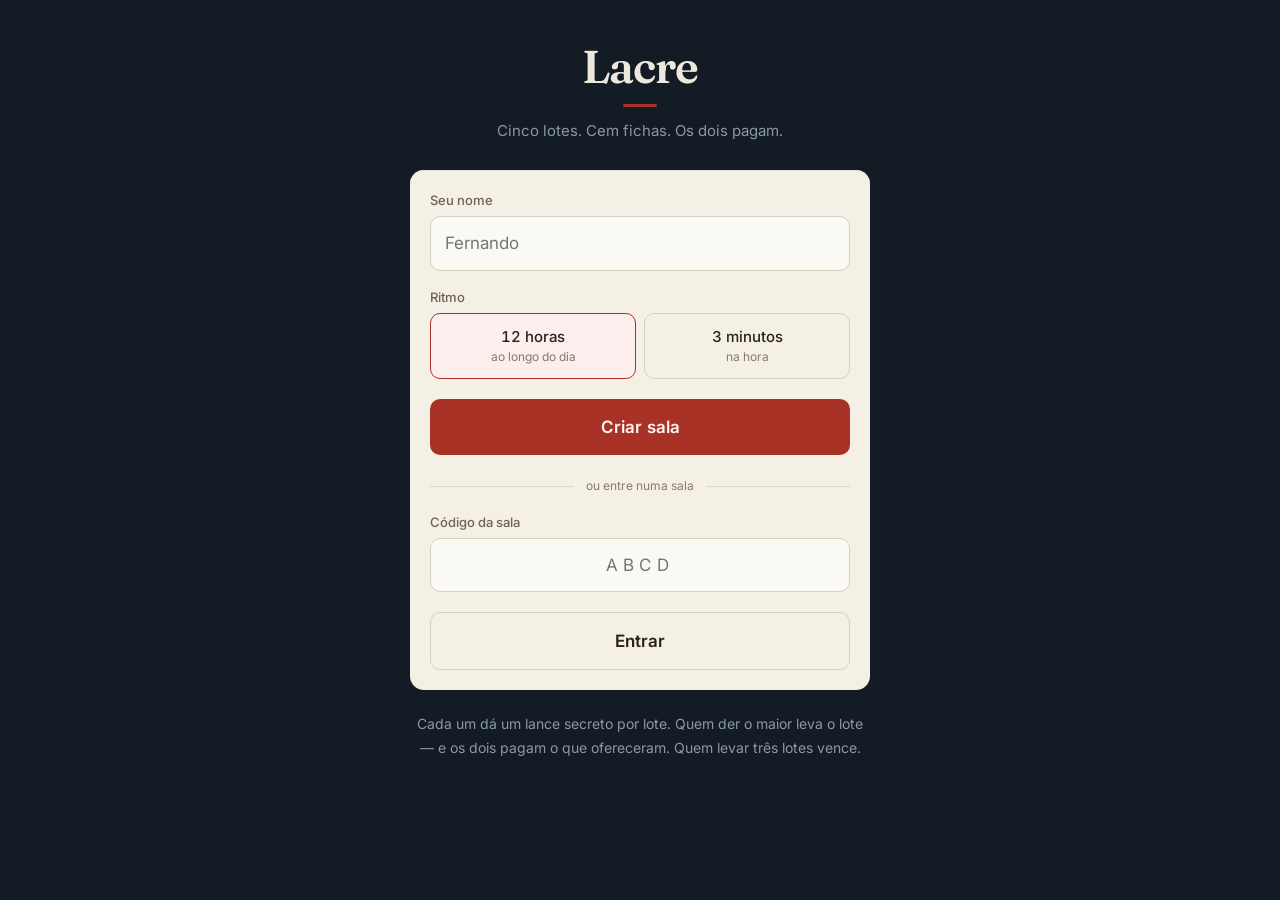
==== index.html @ 29950a63 "Add files via upload" ====
<!DOCTYPE html>
<html lang="pt-BR">
<head>
<meta charset="utf-8">
<meta name="viewport" content="width=device-width, initial-scale=1, viewport-fit=cover">
<meta name="theme-color" content="#131B24">
<title>Lacre — leilão às cegas</title>
<meta name="description" content="Cinco lotes, cem fichas, lance lacrado. Os dois pagam.">
<link rel="preconnect" href="https://fonts.googleapis.com">
<link rel="preconnect" href="https://fonts.gstatic.com" crossorigin>
<link href="https://fonts.googleapis.com/css2?family=Fraunces:opsz,wght@9..144,400;9..144,600&family=Inter:wght@400;500;600&display=swap" rel="stylesheet">
<link rel="stylesheet" href="/style.css">
</head>
<body data-tela="inicio">

<main class="palco">

  <!-- INÍCIO -->
  <section class="tela" data-para="inicio">
    <header class="marca">
      <h1>Lacre</h1>
      <p>Cinco lotes. Cem fichas. Os dois pagam.</p>
    </header>

    <div class="papel">
      <label class="campo">
        <span>Seu nome</span>
        <input id="nome" type="text" maxlength="16" placeholder="Fernando" autocomplete="nickname">
      </label>

      <fieldset class="campo">
        <legend>Ritmo</legend>
        <div class="opcoes">
          <label><input type="radio" name="banco" value="diario" checked><span>12 horas<small>ao longo do dia</small></span></label>
          <label><input type="radio" name="banco" value="rapido"><span>3 minutos<small>na hora</small></span></label>
        </div>
      </fieldset>

      <button id="btn-criar" class="acao">Criar sala</button>

      <div class="divisor"><span>ou entre numa sala</span></div>

      <label class="campo">
        <span>Código da sala</span>
        <input id="codigo" type="text" maxlength="4" placeholder="ABCD" autocapitalize="characters" autocomplete="off" spellcheck="false" class="codigo-input">
      </label>
      <button id="btn-entrar" class="acao vazada">Entrar</button>
    </div>

    <p class="regra-curta">Cada um dá um lance secreto por lote. Quem der o maior leva o lote — e os dois pagam o que ofereceram. Quem levar três lotes vence.</p>
  </section>

  <!-- ESPERA -->
  <section class="tela" data-para="espera">
    <div class="papel centro">
      <p class="sobrescrito">Sala criada</p>
      <p class="codigo-grande" id="codigo-sala">----</p>
      <p class="apoio">Mande esse código para quem vai jogar com você.</p>
      <button id="btn-copiar" class="acao">Copiar convite</button>
      <p class="apoio pulsando">Esperando o segundo jogador…</p>
    </div>
  </section>

  <!-- MESA (lance / lacrado) -->
  <section class="tela" data-para="mesa">
    <div class="placar">
      <div class="lado" id="lado-eu"></div>
      <div class="lote-atual"><span id="lote-num">1</span><small>de 5</small></div>
      <div class="lado" id="lado-ele"></div>
    </div>

    <div class="papel envelope" id="painel-lance">
      <p class="sobrescrito">Seu lance neste lote</p>
      <p class="lance-numero" id="lance-valor">0</p>
      <input id="lance-slider" type="range" min="0" max="100" step="1" value="0" aria-label="Valor do lance">
      <div class="ajustes">
        <button data-passo="-10">−10</button>
        <button data-passo="-1">−1</button>
        <button data-passo="1">+1</button>
        <button data-passo="10">+10</button>
        <button data-passo="tudo">Tudo</button>
      </div>
      <button id="btn-lacrar" class="acao">Lacrar lance</button>
      <p class="apoio">Ninguém vê esse número até os dois lacrarem.</p>
    </div>

    <div class="papel centro" id="painel-lacrado" hidden>
      <div class="selo"><span>lacrado</span></div>
      <p class="apoio">Seu lance está no cofre. <strong id="lacrado-quem">Esperando o outro jogador.</strong></p>
      <p class="apoio">Pode fechar a página. O relógio dele continua correndo.</p>
    </div>

    <div class="historico" id="historico"></div>
  </section>

  <!-- REVELAÇÃO -->
  <section class="tela" data-para="revelacao">
    <div class="papel centro">
      <p class="sobrescrito" id="rev-lote">Lote 1</p>
      <p class="veredito" id="rev-veredito">—</p>
      <div class="dois-lances">
        <div><small>Você</small><strong id="rev-meu">0</strong></div>
        <div><small id="rev-nome-dele">Ele</small><strong id="rev-dele">0</strong></div>
      </div>
      <p class="apoio">Os dois pagaram.</p>
      <button id="btn-seguir" class="acao">Próximo lote</button>
    </div>
  </section>

  <!-- FIM -->
  <section class="tela" data-para="fim">
    <div class="papel centro">
      <p class="veredito grande" id="fim-titulo">—</p>
      <p class="apoio" id="fim-motivo"></p>
      <div class="dois-lances">
        <div><small>Seus lotes</small><strong id="fim-meus-lotes">0</strong></div>
        <div><small>Suas fichas</small><strong id="fim-minhas-fichas">0</strong></div>
      </div>
      <button id="btn-novo" class="acao">Nova partida</button>
    </div>
    <div class="historico" id="historico-fim"></div>
  </section>

</main>

<p class="aviso" id="aviso" hidden></p>

<script src="/app.js"></script>
</body>
</html>
---- style.css ----
/* Lacre — mesa de leilão à noite: madeira escura, papel, cera vermelha, latão. */

:root {
  --tinta:      #131B24;
  --tinta-alta: #1C2733;
  --papel:      #F4F0E6;
  --papel-fund: #E7E1D2;
  --lacre:      #A93226;
  --latao:      #C9A227;
  --claro:      #EDE8DC;
  --fraco:      #8B99A7;
  --linha:      rgba(237,232,220,.14);

  --display: 'Fraunces', Georgia, serif;
  --corpo: 'Inter', system-ui, sans-serif;
}

* { box-sizing: border-box; margin: 0; padding: 0; }

body {
  background: var(--tinta);
  color: var(--claro);
  font-family: var(--corpo);
  font-size: 17px;
  line-height: 1.55;
  -webkit-font-smoothing: antialiased;
  font-variant-numeric: tabular-nums;
  padding: 20px 16px 60px;
  min-height: 100vh;
}

.palco { max-width: 460px; margin: 0 auto; }

.tela { display: none; }
body[data-tela="inicio"]     .tela[data-para="inicio"],
body[data-tela="espera"]     .tela[data-para="espera"],
body[data-tela="mesa"]       .tela[data-para="mesa"],
body[data-tela="revelacao"]  .tela[data-para="revelacao"],
body[data-tela="fim"]        .tela[data-para="fim"] { display: block; }

/* Marca */
.marca { text-align: center; margin: 24px 0 28px; }
.marca h1 {
  font-family: var(--display);
  font-weight: 600;
  font-size: 46px;
  letter-spacing: -.02em;
  line-height: 1;
}
.marca h1::after {
  content: '';
  display: block;
  width: 34px; height: 3px;
  background: var(--lacre);
  margin: 14px auto 0;
  border-radius: 2px;
}
.marca p { color: var(--fraco); font-size: 15px; margin-top: 12px; }

/* Cartão de papel */
.papel {
  background: var(--papel);
  color: #2B2118;
  border-radius: 14px;
  padding: 20px;
  box-shadow: 0 1px 0 var(--papel-fund) inset;
}
.papel.centro { text-align: center; }
.papel + .papel { margin-top: 14px; }

.sobrescrito {
  font-size: 12px;
  letter-spacing: .12em;
  text-transform: uppercase;
  color: #8A7A66;
  font-weight: 500;
}
.apoio { font-size: 14px; color: #6F6252; margin-top: 12px; }
.apoio strong { color: #2B2118; font-weight: 600; }

/* Campos */
.campo { display: block; border: 0; margin-bottom: 16px; }
.campo > span, .campo legend {
  display: block;
  font-size: 13px;
  font-weight: 500;
  color: #6F6252;
  margin-bottom: 6px;
}
input[type="text"] {
  width: 100%;
  font: inherit;
  font-size: 17px;
  padding: 13px 14px;
  border: 1.5px solid #D8D0BE;
  border-radius: 10px;
  background: #FBF9F4;
  color: #2B2118;
}
input[type="text"]:focus { outline: 2px solid var(--lacre); outline-offset: 1px; border-color: transparent; }
.codigo-input {
  text-transform: uppercase;
  letter-spacing: .32em;
  text-align: center;
  font-family: var(--display);
  font-size: 26px;
}

.opcoes { display: grid; grid-template-columns: 1fr 1fr; gap: 8px; }
.opcoes label { position: relative; display: block; cursor: pointer; }
.opcoes input { position: absolute; opacity: 0; }
.opcoes span {
  display: block;
  padding: 11px 10px;
  border: 1.5px solid #D8D0BE;
  border-radius: 10px;
  font-size: 15px;
  font-weight: 500;
  text-align: center;
}
.opcoes small { display: block; font-weight: 400; font-size: 12px; color: #8A7A66; }
.opcoes input:checked + span { border-color: var(--lacre); background: #FBEEEC; }
.opcoes input:focus-visible + span { outline: 2px solid var(--lacre); outline-offset: 2px; }

/* Botões */
.acao {
  width: 100%;
  font: inherit;
  font-weight: 600;
  font-size: 17px;
  padding: 15px;
  border: 0;
  border-radius: 10px;
  background: var(--lacre);
  color: #FFF6F4;
  cursor: pointer;
  margin-top: 4px;
}
.acao:active { transform: scale(.99); }
.acao.vazada { background: transparent; color: #2B2118; border: 1.5px solid #D8D0BE; }
.acao:disabled { opacity: .45; cursor: default; }

.divisor { display: flex; align-items: center; gap: 12px; margin: 22px 0 16px; }
.divisor::before, .divisor::after { content: ''; flex: 1; height: 1px; background: #DED6C4; }
.divisor span { font-size: 12px; color: #8A7A66; }

.regra-curta {
  color: var(--fraco);
  font-size: 14px;
  line-height: 1.65;
  margin-top: 22px;
  text-align: center;
}

/* Código da sala */
.codigo-grande {
  font-family: var(--display);
  font-size: 62px;
  letter-spacing: .16em;
  line-height: 1.1;
  margin: 8px 0 4px;
  color: var(--lacre);
}
.pulsando { animation: respira 2.4s ease-in-out infinite; }
@keyframes respira { 0%,100% { opacity: .5 } 50% { opacity: 1 } }

/* Placar da mesa */
.placar {
  display: grid;
  grid-template-columns: 1fr auto 1fr;
  gap: 10px;
  align-items: center;
  margin-bottom: 16px;
}
.lado {
  background: var(--tinta-alta);
  border-radius: 12px;
  padding: 11px 13px;
}
.lado .quem { font-size: 12px; color: var(--fraco); }
.lado .fichas { font-family: var(--display); font-size: 27px; line-height: 1.15; }
.lado .abaixo { font-size: 12px; color: var(--fraco); }
.lado .abaixo b { color: var(--latao); font-weight: 500; }
.lado.baixo .abaixo b { color: var(--lacre); }
.lote-atual { text-align: center; color: var(--fraco); }
.lote-atual span { display: block; font-family: var(--display); font-size: 26px; color: var(--claro); }
.lote-atual small { font-size: 11px; }

/* Envelope do lance */
.envelope { text-align: center; }
.lance-numero {
  font-family: var(--display);
  font-size: 68px;
  line-height: 1.05;
  margin: 2px 0 10px;
}
input[type="range"] {
  width: 100%;
  -webkit-appearance: none;
  appearance: none;
  background: transparent;
  margin: 6px 0 14px;
}
input[type="range"]::-webkit-slider-runnable-track { height: 5px; background: #DED6C4; border-radius: 3px; }
input[type="range"]::-moz-range-track { height: 5px; background: #DED6C4; border-radius: 3px; }
input[type="range"]::-webkit-slider-thumb {
  -webkit-appearance: none;
  width: 30px; height: 30px;
  margin-top: -13px;
  border-radius: 50%;
  background: var(--lacre);
  border: 3px solid var(--papel);
}
input[type="range"]::-moz-range-thumb {
  width: 26px; height: 26px;
  border-radius: 50%;
  background: var(--lacre);
  border: 3px solid var(--papel);
}

.ajustes { display: flex; gap: 6px; margin-bottom: 14px; }
.ajustes button {
  flex: 1;
  font: inherit;
  font-size: 14px;
  font-weight: 500;
  padding: 10px 2px;
  border: 1.5px solid #D8D0BE;
  border-radius: 9px;
  background: #FBF9F4;
  color: #2B2118;
  cursor: pointer;
}
.ajustes button:active { background: #EFE9DA; }

/* Selo de cera — o momento assinatura */
.selo {
  width: 108px; height: 108px;
  margin: 6px auto 14px;
  border-radius: 50%;
  background: var(--lacre);
  display: grid;
  place-items: center;
  box-shadow: 0 0 0 6px rgba(169,50,38,.16);
  animation: carimba .45s cubic-bezier(.2,1.4,.4,1) both;
}
.selo span {
  font-family: var(--display);
  font-size: 17px;
  color: #FFF0EE;
  letter-spacing: .08em;
  text-transform: lowercase;
}
@keyframes carimba {
  from { transform: scale(1.7) rotate(-9deg); opacity: 0 }
  to   { transform: scale(1) rotate(-4deg); opacity: 1 }
}

/* Revelação */
.veredito {
  font-family: var(--display);
  font-size: 30px;
  line-height: 1.2;
  margin: 8px 0 4px;
}
.veredito.grande { font-size: 36px; }
.veredito.ganhei { color: #1E7A4D; }
.veredito.perdi { color: var(--lacre); }
.dois-lances {
  display: grid;
  grid-template-columns: 1fr 1fr;
  gap: 10px;
  margin: 18px 0 4px;
}
.dois-lances div { background: #EDE6D6; border-radius: 10px; padding: 12px 8px; }
.dois-lances small { display: block; font-size: 12px; color: #6F6252; }
.dois-lances strong { font-family: var(--display); font-size: 30px; font-weight: 400; }

/* Histórico */
.historico { margin-top: 20px; }
.historico h2 {
  font-size: 12px;
  letter-spacing: .12em;
  text-transform: uppercase;
  color: var(--fraco);
  font-weight: 500;
  margin-bottom: 8px;
}
.historico ul { list-style: none; background: var(--tinta-alta); border-radius: 12px; padding: 4px 14px; }
.historico li {
  display: flex;
  justify-content: space-between;
  padding: 11px 0;
  font-size: 15px;
  border-bottom: 1px solid var(--linha);
}
.historico li:last-child { border-bottom: 0; }
.historico .rotulo { color: var(--fraco); }
.historico .venci b { color: var(--latao); }
.historico .perdi b { color: var(--lacre); }

.aviso {
  position: sticky;
  bottom: 12px;
  max-width: 460px;
  margin: 16px auto 0;
  background: var(--lacre);
  color: #FFF6F4;
  padding: 12px 16px;
  border-radius: 10px;
  font-size: 15px;
  text-align: center;
}

@media (prefers-reduced-motion: reduce) {
  *, *::before, *::after { animation: none !important; transition: none !important; }
}
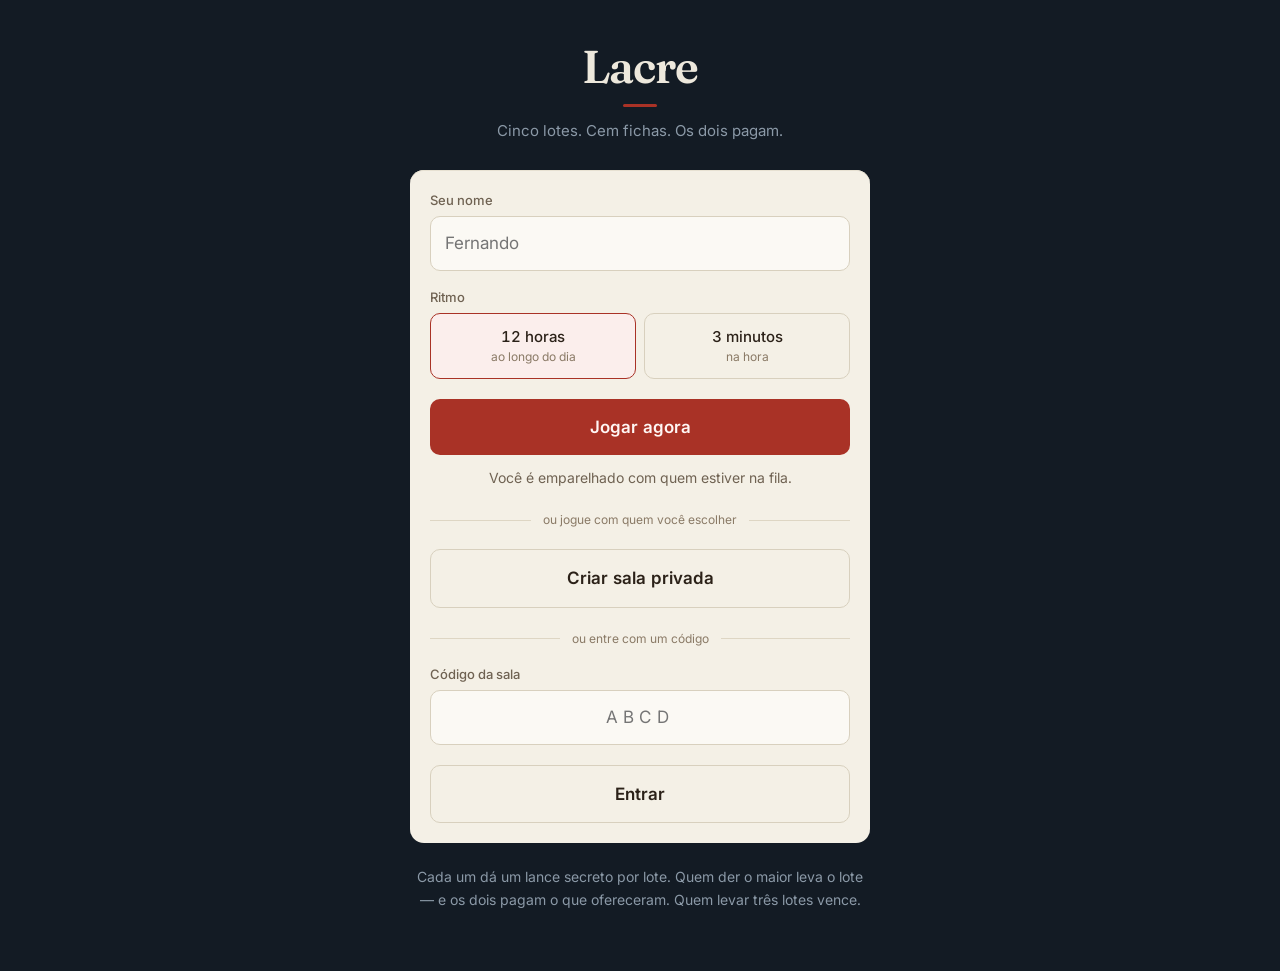
==== commit d5f93856: "Add files via upload" ====
--- a/index.html
+++ b/index.html
@@ -36,9 +36,14 @@
         </div>
       </fieldset>
 
-      <button id="btn-criar" class="acao">Criar sala</button>
+      <button id="btn-fila" class="acao">Jogar agora</button>
+      <p class="apoio centro">Você é emparelhado com quem estiver na fila.</p>
 
-      <div class="divisor"><span>ou entre numa sala</span></div>
+      <div class="divisor"><span>ou jogue com quem você escolher</span></div>
+
+      <button id="btn-criar" class="acao vazada">Criar sala privada</button>
+
+      <div class="divisor"><span>ou entre com um código</span></div>
 
       <label class="campo">
         <span>Código da sala</span>
@@ -50,14 +55,43 @@
     <p class="regra-curta">Cada um dá um lance secreto por lote. Quem der o maior leva o lote — e os dois pagam o que ofereceram. Quem levar três lotes vence.</p>
   </section>
 
+  <!-- CONVITE (quem chega pelo link) -->
+  <section class="tela" data-para="convite">
+    <header class="marca">
+      <h1>Lacre</h1>
+      <p id="convite-chamada">Você foi convidado para uma partida</p>
+    </header>
+
+    <div class="papel">
+      <p class="sobrescrito">Como funciona</p>
+      <ol class="regras">
+        <li>Você tem <b>100 fichas</b> para os <b>5 lotes</b> da partida.</li>
+        <li>Em cada lote os dois dão um lance <b>secreto e ao mesmo tempo</b>.</li>
+        <li>Quem der o maior lance leva o lote — <b>mas os dois pagam</b> o que ofereceram.</li>
+        <li>Quem levar <b>3 lotes</b> vence. Empatou em lotes? Ganha quem guardou mais fichas.</li>
+      </ol>
+      <p class="apoio">Dar <b>0</b> é jogada válida: você entrega o lote de graça e chega mais rico no fim. Gastar tudo cedo garante um lote e te deixa sem nada depois.</p>
+    </div>
+
+    <div class="papel">
+      <label class="campo">
+        <span>Seu nome</span>
+        <input id="convite-nome" type="text" maxlength="16" placeholder="Seu nome" autocomplete="nickname">
+      </label>
+      <button id="btn-convite-entrar" class="acao">Entrar na partida</button>
+      <p class="apoio centro" id="convite-rodape">Sala <b id="convite-codigo">----</b></p>
+    </div>
+  </section>
+
   <!-- ESPERA -->
   <section class="tela" data-para="espera">
     <div class="papel centro">
-      <p class="sobrescrito">Sala criada</p>
+      <p class="sobrescrito" id="espera-titulo">Sala criada</p>
       <p class="codigo-grande" id="codigo-sala">----</p>
-      <p class="apoio">Mande esse código para quem vai jogar com você.</p>
+      <p class="apoio" id="espera-instrucao">Mande esse código para quem vai jogar com você.</p>
       <button id="btn-copiar" class="acao">Copiar convite</button>
-      <p class="apoio pulsando">Esperando o segundo jogador…</p>
+      <p class="apoio pulsando" id="espera-status">Esperando o segundo jogador…</p>
+      <button id="btn-cancelar" class="acao vazada">Cancelar sala</button>
     </div>
   </section>
 
@@ -82,12 +116,22 @@
       </div>
       <button id="btn-lacrar" class="acao">Lacrar lance</button>
       <p class="apoio">Ninguém vê esse número até os dois lacrarem.</p>
+      <details class="lembrete">
+        <summary>Como funciona</summary>
+        <ol class="regras">
+          <li>Maior lance leva o lote, <b>mas os dois pagam</b>.</li>
+          <li>Quem levar <b>3 dos 5 lotes</b> vence.</li>
+          <li>Empate em lotes decide por <b>fichas guardadas</b>.</li>
+          <li>Dar <b>0</b> vale: entrega o lote e guarda fichas.</li>
+        </ol>
+      </details>
     </div>
 
     <div class="papel centro" id="painel-lacrado" hidden>
       <div class="selo"><span>lacrado</span></div>
       <p class="apoio">Seu lance está no cofre. <strong id="lacrado-quem">Esperando o outro jogador.</strong></p>
       <p class="apoio">Pode fechar a página. O relógio dele continua correndo.</p>
+      <button id="btn-cutucar" class="acao vazada">Avisar no WhatsApp</button>
     </div>
 
     <div class="historico" id="historico"></div>
@@ -116,7 +160,9 @@
         <div><small>Seus lotes</small><strong id="fim-meus-lotes">0</strong></div>
         <div><small>Suas fichas</small><strong id="fim-minhas-fichas">0</strong></div>
       </div>
-      <button id="btn-novo" class="acao">Nova partida</button>
+      <p class="apoio" id="revanche-aviso" hidden></p>
+      <button id="btn-revanche" class="acao">Jogar de novo</button>
+      <button id="btn-novo" class="acao vazada">Sair</button>
     </div>
     <div class="historico" id="historico-fim"></div>
   </section>
--- a/style.css
+++ b/style.css
@@ -33,6 +33,7 @@
 
 .tela { display: none; }
 body[data-tela="inicio"]     .tela[data-para="inicio"],
+body[data-tela="convite"]    .tela[data-para="convite"],
 body[data-tela="espera"]     .tela[data-para="espera"],
 body[data-tela="mesa"]       .tela[data-para="mesa"],
 body[data-tela="revelacao"]  .tela[data-para="revelacao"],
@@ -164,6 +165,30 @@
 .pulsando { animation: respira 2.4s ease-in-out infinite; }
 @keyframes respira { 0%,100% { opacity: .5 } 50% { opacity: 1 } }
 
+.regras {
+  text-align: left;
+  margin: 10px 0 0 18px;
+  font-size: 15px;
+  line-height: 1.6;
+  color: #4A4034;
+}
+.regras li { margin-bottom: 7px; padding-left: 4px; }
+.regras b { color: #2B2118; font-weight: 600; }
+
+.lembrete { margin-top: 14px; text-align: left; }
+.lembrete summary {
+  cursor: pointer;
+  font-size: 13px;
+  color: #8A7A66;
+  text-align: center;
+  list-style: none;
+}
+.lembrete summary::-webkit-details-marker { display: none; }
+.lembrete summary::after { content: ' ▾'; }
+.lembrete[open] summary::after { content: ' ▴'; }
+.lembrete .regras { font-size: 14px; }
+.apoio.centro { text-align: center; }
+
 /* Placar da mesa */
 .placar {
   display: grid;
@@ -186,6 +211,22 @@
 .lote-atual span { display: block; font-family: var(--display); font-size: 26px; color: var(--claro); }
 .lote-atual small { font-size: 11px; }
 
+.presenca {
+  font-size: 11px;
+  color: var(--fraco);
+  margin-top: 3px;
+  display: flex;
+  align-items: center;
+  gap: 5px;
+}
+.ponto {
+  width: 6px; height: 6px;
+  border-radius: 50%;
+  background: var(--fraco);
+  display: inline-block;
+}
+.ponto.on { background: #4CAF7D; }
+
 /* Envelope do lance */
 .envelope { text-align: center; }
 .lance-numero {
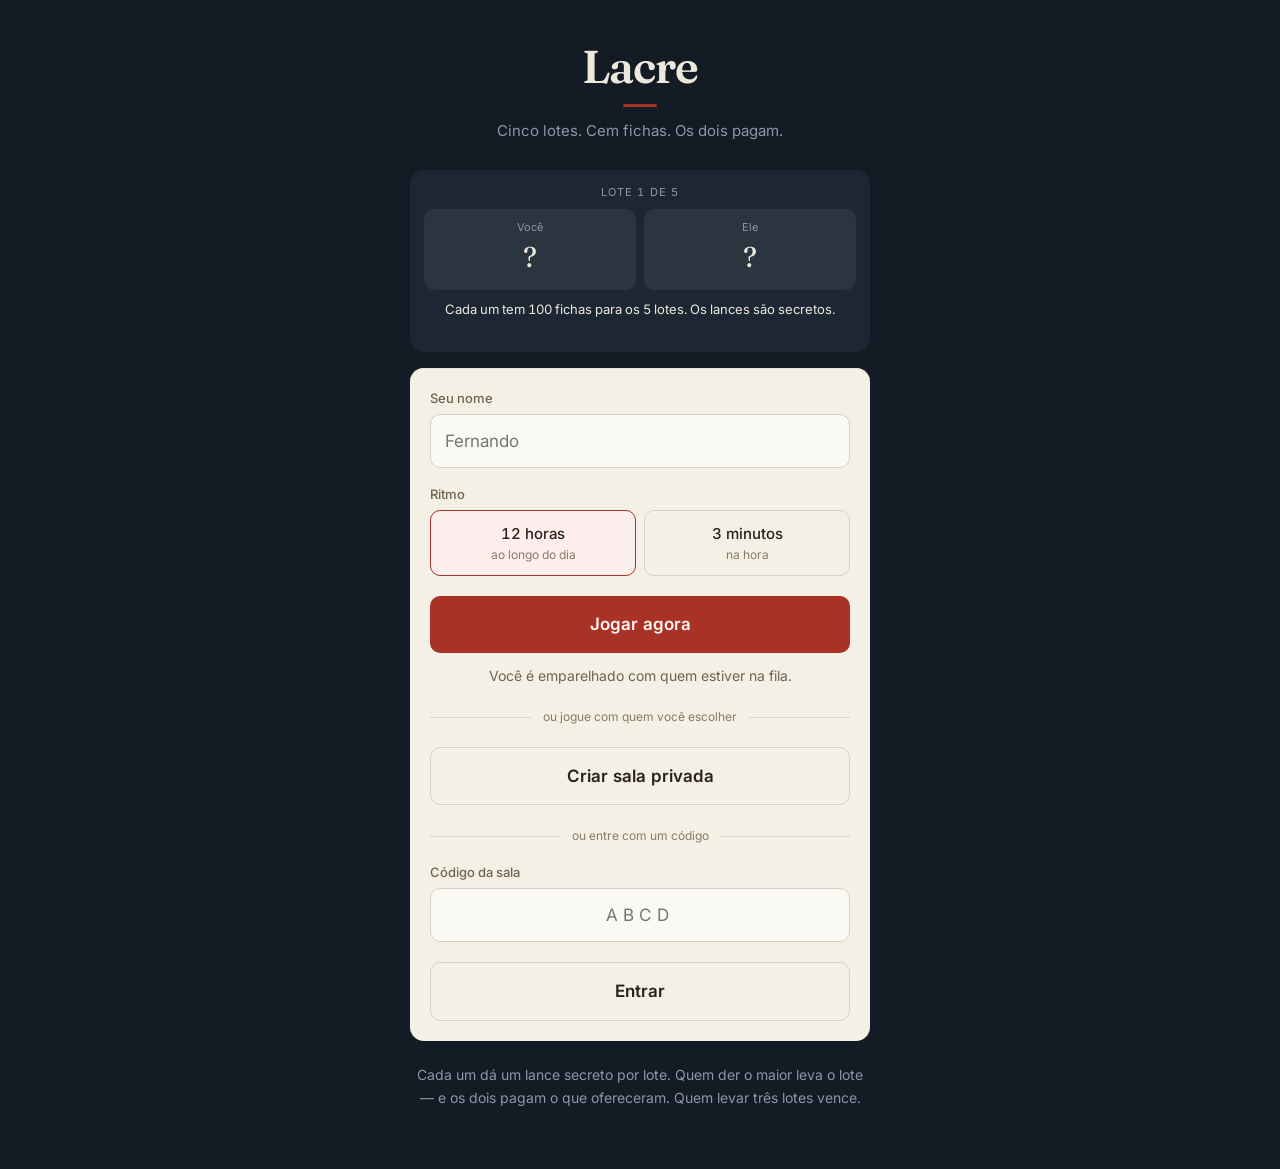
==== commit 9b81f101: "Add files via upload" ====
--- a/index.html
+++ b/index.html
@@ -22,6 +22,15 @@
       <p>Cinco lotes. Cem fichas. Os dois pagam.</p>
     </header>
 
+    <div class="demo" data-demo>
+      <div class="demo-topo" data-demo-topo>Lote 1 de 5</div>
+      <div class="demo-mesa">
+        <div class="demo-lado" data-demo-a><small>Você</small><b>?</b></div>
+        <div class="demo-lado" data-demo-b><small>Ele</small><b>?</b></div>
+      </div>
+      <div class="demo-legenda" data-demo-legenda>Cada um tem 100 fichas para os 5 lotes.</div>
+    </div>
+
     <div class="papel">
       <label class="campo">
         <span>Seu nome</span>
@@ -61,6 +70,15 @@
       <h1>Lacre</h1>
       <p id="convite-chamada">Você foi convidado para uma partida</p>
     </header>
+
+    <div class="demo" data-demo>
+      <div class="demo-topo" data-demo-topo>Lote 1 de 5</div>
+      <div class="demo-mesa">
+        <div class="demo-lado" data-demo-a><small>Você</small><b>?</b></div>
+        <div class="demo-lado" data-demo-b><small>Ele</small><b>?</b></div>
+      </div>
+      <div class="demo-legenda" data-demo-legenda>Cada um tem 100 fichas para os 5 lotes.</div>
+    </div>
 
     <div class="papel">
       <p class="sobrescrito">Como funciona</p>
@@ -116,6 +134,7 @@
       </div>
       <button id="btn-lacrar" class="acao">Lacrar lance</button>
       <p class="apoio">Ninguém vê esse número até os dois lacrarem.</p>
+      <p class="dica" id="dica-primeira" hidden>Dar <b>0</b> também é jogada: você entrega o lote e chega mais rico nos próximos. Gastar tudo agora garante este lote e te deixa sem nada depois.</p>
       <details class="lembrete">
         <summary>Como funciona</summary>
         <ol class="regras">
@@ -141,13 +160,27 @@
   <section class="tela" data-para="revelacao">
     <div class="papel centro">
       <p class="sobrescrito" id="rev-lote">Lote 1</p>
-      <p class="veredito" id="rev-veredito">—</p>
-      <div class="dois-lances">
-        <div><small>Você</small><strong id="rev-meu">0</strong></div>
-        <div><small id="rev-nome-dele">Ele</small><strong id="rev-dele">0</strong></div>
-      </div>
-      <p class="apoio">Os dois pagaram.</p>
-      <button id="btn-seguir" class="acao">Próximo lote</button>
+
+      <div class="revelacao" id="rev-palco">
+        <div class="env" id="rev-env-meu">
+          <div class="lacre-selo"><span>lacrado</span></div>
+          <div class="env-conteudo">
+            <small>Você</small>
+            <strong id="rev-meu">0</strong>
+          </div>
+        </div>
+        <div class="env" id="rev-env-dele">
+          <div class="lacre-selo"><span>lacrado</span></div>
+          <div class="env-conteudo">
+            <small id="rev-nome-dele">Ele</small>
+            <strong id="rev-dele">0</strong>
+          </div>
+        </div>
+      </div>
+
+      <p class="veredito surge" id="rev-veredito">—</p>
+      <p class="apoio surge">Os dois pagaram o que ofereceram.</p>
+      <button id="btn-seguir" class="acao surge">Próximo lote</button>
     </div>
   </section>
 
--- a/style.css
+++ b/style.css
@@ -317,6 +317,130 @@
 .dois-lances small { display: block; font-size: 12px; color: #6F6252; }
 .dois-lances strong { font-family: var(--display); font-size: 30px; font-weight: 400; }
 
+/* Revelação: o clímax do jogo. Os selos rompem em sequência. */
+.revelacao {
+  display: grid;
+  grid-template-columns: 1fr 1fr;
+  gap: 12px;
+  margin: 16px 0 6px;
+}
+.env {
+  position: relative;
+  background: #EDE6D6;
+  border-radius: 12px;
+  padding: 18px 8px;
+  min-height: 104px;
+  display: grid;
+  place-items: center;
+  overflow: hidden;
+}
+.env-conteudo { opacity: 0; transform: scale(.86); }
+.env small { display: block; font-size: 12px; color: #6F6252; margin-bottom: 2px; }
+.env strong {
+  font-family: var(--display);
+  font-size: 40px;
+  font-weight: 400;
+  line-height: 1;
+}
+.lacre-selo {
+  position: absolute;
+  inset: 0;
+  display: grid;
+  place-items: center;
+  background: #EDE6D6;
+}
+.lacre-selo span {
+  width: 62px; height: 62px;
+  border-radius: 50%;
+  background: var(--lacre);
+  color: #FFF0EE;
+  font-family: var(--display);
+  font-size: 12px;
+  letter-spacing: .06em;
+  display: grid;
+  place-items: center;
+  transform: rotate(-4deg);
+}
+.env.venceu { background: #DCEBDF; }
+.env.venceu strong { color: #1E7A4D; }
+
+/* A animação só roda quando a classe abrir é aplicada. */
+.revelacao.abrir .lacre-selo { animation: rompe .5s ease-in forwards; }
+.revelacao.abrir #rev-env-meu .lacre-selo { animation-delay: .25s; }
+.revelacao.abrir #rev-env-dele .lacre-selo { animation-delay: .75s; }
+.revelacao.abrir .env-conteudo { animation: revela .45s cubic-bezier(.2,1.3,.4,1) forwards; }
+.revelacao.abrir #rev-env-meu .env-conteudo { animation-delay: .5s; }
+.revelacao.abrir #rev-env-dele .env-conteudo { animation-delay: 1s; }
+
+@keyframes rompe {
+  0%   { opacity: 1; transform: scale(1) }
+  55%  { opacity: 1; transform: scale(1.06) rotate(3deg) }
+  100% { opacity: 0; transform: scale(1.5) rotate(-8deg) }
+}
+@keyframes revela {
+  from { opacity: 0; transform: scale(.86) }
+  to   { opacity: 1; transform: scale(1) }
+}
+
+.surge { opacity: 0; }
+.revelou .surge { animation: sobe .4s ease-out forwards; animation-delay: 1.45s; }
+
+@keyframes sobe {
+  from { opacity: 0; transform: translateY(6px) }
+  to   { opacity: 1; transform: none }
+}
+
+/* Demonstração de dez segundos */
+.demo {
+  background: var(--tinta-alta);
+  border-radius: 14px;
+  padding: 14px;
+  margin-bottom: 16px;
+}
+.demo-legenda {
+  font-size: 13px;
+  color: var(--claro);
+  text-align: center;
+  min-height: 38px;
+  line-height: 1.45;
+}
+.demo-mesa { display: grid; grid-template-columns: 1fr 1fr; gap: 8px; margin-bottom: 10px; }
+.demo-lado {
+  background: rgba(237,232,220,.07);
+  border-radius: 10px;
+  padding: 10px 6px;
+  text-align: center;
+  transition: background .35s ease;
+}
+.demo-lado.ganhou { background: rgba(76,175,125,.18); }
+.demo-lado small { display: block; font-size: 11px; color: var(--fraco); }
+.demo-lado b {
+  font-family: var(--display);
+  font-size: 28px;
+  font-weight: 400;
+  color: var(--claro);
+}
+.demo-lado.ganhou b { color: #7BD0A2; }
+.demo-topo {
+  font-size: 11px;
+  letter-spacing: .1em;
+  text-transform: uppercase;
+  color: var(--fraco);
+  text-align: center;
+  margin-bottom: 8px;
+}
+
+.dica {
+  background: #FBEEEC;
+  border-left: 3px solid var(--lacre);
+  border-radius: 8px;
+  padding: 10px 12px;
+  font-size: 13px;
+  color: #6F4A44;
+  margin-top: 12px;
+  text-align: left;
+}
+
 /* Histórico */
 .historico { margin-top: 20px; }
 .historico h2 {
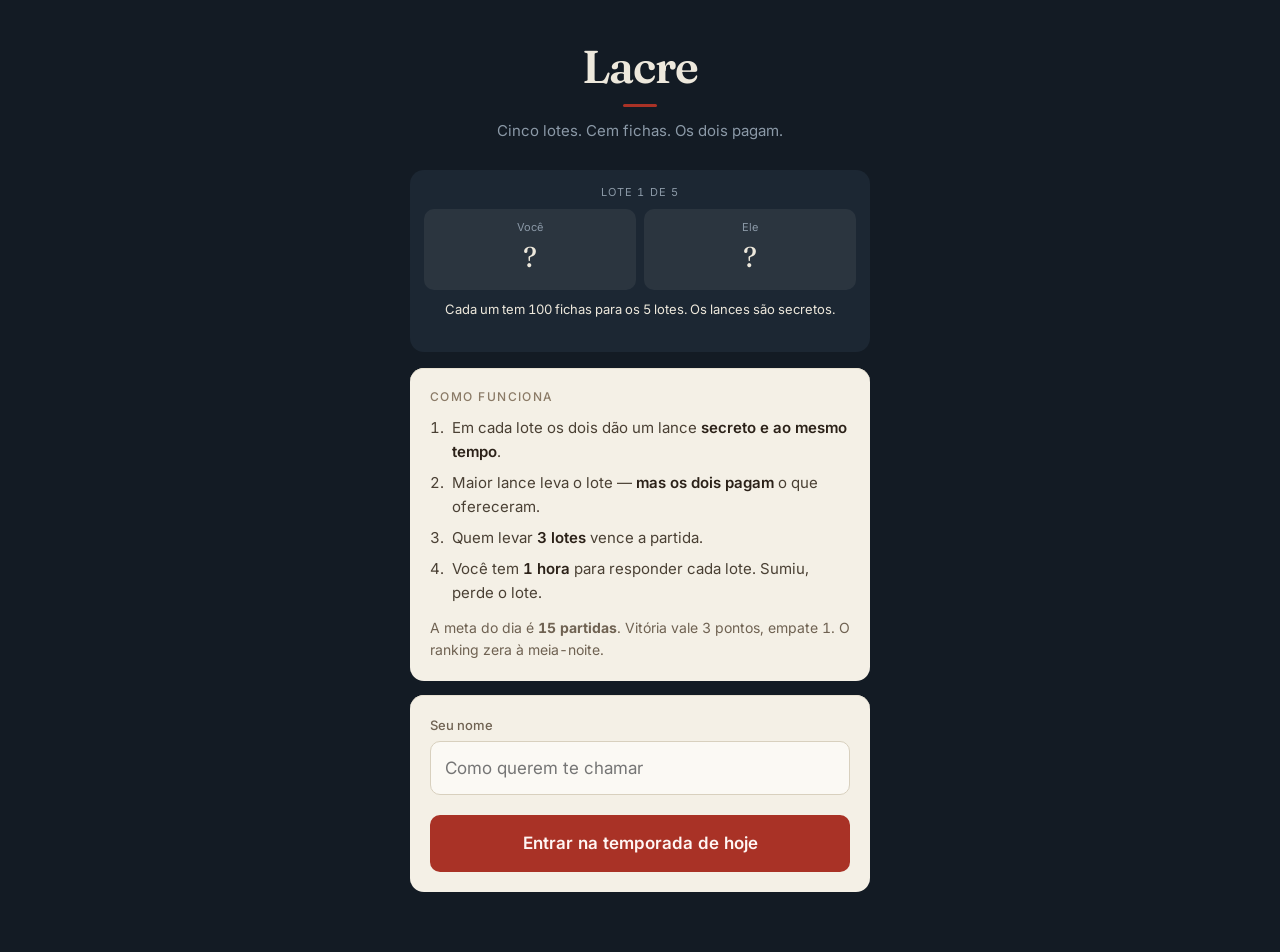
==== commit c5df4fe3: "Add files via upload" ====
--- a/index.html
+++ b/index.html
@@ -32,89 +32,63 @@
     </div>
 
     <div class="papel">
-      <label class="campo">
-        <span>Seu nome</span>
-        <input id="nome" type="text" maxlength="16" placeholder="Fernando" autocomplete="nickname">
-      </label>
-
-      <fieldset class="campo">
-        <legend>Ritmo</legend>
-        <div class="opcoes">
-          <label><input type="radio" name="banco" value="diario" checked><span>12 horas<small>ao longo do dia</small></span></label>
-          <label><input type="radio" name="banco" value="rapido"><span>3 minutos<small>na hora</small></span></label>
-        </div>
-      </fieldset>
-
-      <button id="btn-fila" class="acao">Jogar agora</button>
-      <p class="apoio centro">Você é emparelhado com quem estiver na fila.</p>
-
-      <div class="divisor"><span>ou jogue com quem você escolher</span></div>
-
-      <button id="btn-criar" class="acao vazada">Criar sala privada</button>
-
-      <div class="divisor"><span>ou entre com um código</span></div>
-
-      <label class="campo">
-        <span>Código da sala</span>
-        <input id="codigo" type="text" maxlength="4" placeholder="ABCD" autocapitalize="characters" autocomplete="off" spellcheck="false" class="codigo-input">
-      </label>
-      <button id="btn-entrar" class="acao vazada">Entrar</button>
-    </div>
-
-    <p class="regra-curta">Cada um dá um lance secreto por lote. Quem der o maior leva o lote — e os dois pagam o que ofereceram. Quem levar três lotes vence.</p>
-  </section>
-
-  <!-- CONVITE (quem chega pelo link) -->
-  <section class="tela" data-para="convite">
-    <header class="marca">
-      <h1>Lacre</h1>
-      <p id="convite-chamada">Você foi convidado para uma partida</p>
-    </header>
-
-    <div class="demo" data-demo>
-      <div class="demo-topo" data-demo-topo>Lote 1 de 5</div>
-      <div class="demo-mesa">
-        <div class="demo-lado" data-demo-a><small>Você</small><b>?</b></div>
-        <div class="demo-lado" data-demo-b><small>Ele</small><b>?</b></div>
-      </div>
-      <div class="demo-legenda" data-demo-legenda>Cada um tem 100 fichas para os 5 lotes.</div>
-    </div>
-
-    <div class="papel">
       <p class="sobrescrito">Como funciona</p>
       <ol class="regras">
-        <li>Você tem <b>100 fichas</b> para os <b>5 lotes</b> da partida.</li>
         <li>Em cada lote os dois dão um lance <b>secreto e ao mesmo tempo</b>.</li>
-        <li>Quem der o maior lance leva o lote — <b>mas os dois pagam</b> o que ofereceram.</li>
-        <li>Quem levar <b>3 lotes</b> vence. Empatou em lotes? Ganha quem guardou mais fichas.</li>
+        <li>Maior lance leva o lote — <b>mas os dois pagam</b> o que ofereceram.</li>
+        <li>Quem levar <b>3 lotes</b> vence a partida.</li>
+        <li>Você tem <b>1 hora</b> para responder cada lote. Sumiu, perde o lote.</li>
       </ol>
-      <p class="apoio">Dar <b>0</b> é jogada válida: você entrega o lote de graça e chega mais rico no fim. Gastar tudo cedo garante um lote e te deixa sem nada depois.</p>
+      <p class="apoio">A meta do dia é <b>15 partidas</b>. Vitória vale 3 pontos, empate 1. O ranking zera à meia-noite.</p>
     </div>
 
     <div class="papel">
       <label class="campo">
         <span>Seu nome</span>
-        <input id="convite-nome" type="text" maxlength="16" placeholder="Seu nome" autocomplete="nickname">
+        <input id="nome" type="text" maxlength="16" placeholder="Como querem te chamar" autocomplete="nickname">
       </label>
-      <button id="btn-convite-entrar" class="acao">Entrar na partida</button>
-      <p class="apoio centro" id="convite-rodape">Sala <b id="convite-codigo">----</b></p>
+      <button id="btn-entrar" class="acao">Entrar na temporada de hoje</button>
     </div>
   </section>
 
-  <!-- ESPERA -->
-  <section class="tela" data-para="espera">
-    <div class="papel centro">
-      <p class="sobrescrito" id="espera-titulo">Sala criada</p>
-      <p class="codigo-grande" id="codigo-sala">----</p>
-      <p class="apoio" id="espera-instrucao">Mande esse código para quem vai jogar com você.</p>
-      <button id="btn-copiar" class="acao">Copiar convite</button>
-      <p class="apoio pulsando" id="espera-status">Esperando o segundo jogador…</p>
-      <button id="btn-cancelar" class="acao vazada">Cancelar sala</button>
+  <!-- PAINEL -->
+  <section class="tela" data-para="painel">
+    <div class="cabecalho">
+      <div>
+        <div class="ola" id="painel-nome">—</div>
+        <div class="sub" id="painel-tempo">—</div>
+      </div>
+      <button id="btn-sair" class="mini">Sair</button>
+    </div>
+
+    <div class="papel">
+      <div class="meta-topo">
+        <div><span class="sobrescrito">Sua meta de hoje</span></div>
+        <div class="meta-num"><b id="meta-feitas">0</b> <span id="meta-total">/ 15</span></div>
+      </div>
+      <div class="barra"><div class="barra-cheia" id="meta-barra"></div></div>
+      <div class="meta-linha">
+        <span id="meta-pontos">0 pontos</span>
+        <span id="meta-posicao">—</span>
+      </div>
+      <button id="btn-nova" class="acao">Nova partida</button>
+    </div>
+
+    <div id="lista-partidas"></div>
+
+    <div class="bloco">
+      <h2>Ranking de hoje</h2>
+      <div id="tabela-ranking" class="papel"></div>
     </div>
   </section>
 
-  <!-- MESA (lance / lacrado) -->
+  <!-- MESA -->
   <section class="tela" data-para="mesa">
+    <div class="cabecalho">
+      <button id="btn-voltar" class="mini">← Painel</button>
+      <div class="sub" id="mesa-prazo">—</div>
+    </div>
+
     <div class="placar">
       <div class="lado" id="lado-eu"></div>
       <div class="lote-atual"><span id="lote-num">1</span><small>de 5</small></div>
@@ -148,8 +122,8 @@
 
     <div class="papel centro" id="painel-lacrado" hidden>
       <div class="selo"><span>lacrado</span></div>
-      <p class="apoio">Seu lance está no cofre. <strong id="lacrado-quem">Esperando o outro jogador.</strong></p>
-      <p class="apoio">Pode fechar a página. O relógio dele continua correndo.</p>
+      <p class="apoio">Seu lance está no cofre. <strong id="lacrado-quem">Esperando o adversário.</strong></p>
+      <p class="apoio">Pode voltar ao painel e jogar outra partida enquanto isso.</p>
       <button id="btn-cutucar" class="acao vazada">Avisar no WhatsApp</button>
     </div>
 
@@ -164,17 +138,11 @@
       <div class="revelacao" id="rev-palco">
         <div class="env" id="rev-env-meu">
           <div class="lacre-selo"><span>lacrado</span></div>
-          <div class="env-conteudo">
-            <small>Você</small>
-            <strong id="rev-meu">0</strong>
-          </div>
+          <div class="env-conteudo"><small>Você</small><strong id="rev-meu">0</strong></div>
         </div>
         <div class="env" id="rev-env-dele">
           <div class="lacre-selo"><span>lacrado</span></div>
-          <div class="env-conteudo">
-            <small id="rev-nome-dele">Ele</small>
-            <strong id="rev-dele">0</strong>
-          </div>
+          <div class="env-conteudo"><small id="rev-nome-dele">Ele</small><strong id="rev-dele">0</strong></div>
         </div>
       </div>
 
@@ -184,7 +152,7 @@
     </div>
   </section>
 
-  <!-- FIM -->
+  <!-- FIM DA PARTIDA -->
   <section class="tela" data-para="fim">
     <div class="papel centro">
       <p class="veredito grande" id="fim-titulo">—</p>
@@ -193,9 +161,8 @@
         <div><small>Seus lotes</small><strong id="fim-meus-lotes">0</strong></div>
         <div><small>Suas fichas</small><strong id="fim-minhas-fichas">0</strong></div>
       </div>
-      <p class="apoio" id="revanche-aviso" hidden></p>
-      <button id="btn-revanche" class="acao">Jogar de novo</button>
-      <button id="btn-novo" class="acao vazada">Sair</button>
+      <button id="btn-outra" class="acao">Jogar outra</button>
+      <button id="btn-painel" class="acao vazada">Ver o painel</button>
     </div>
     <div class="historico" id="historico-fim"></div>
   </section>
--- a/style.css
+++ b/style.css
@@ -33,8 +33,7 @@
 
 .tela { display: none; }
 body[data-tela="inicio"]     .tela[data-para="inicio"],
-body[data-tela="convite"]    .tela[data-para="convite"],
-body[data-tela="espera"]     .tela[data-para="espera"],
+body[data-tela="painel"]     .tela[data-para="painel"],
 body[data-tela="mesa"]       .tela[data-para="mesa"],
 body[data-tela="revelacao"]  .tela[data-para="revelacao"],
 body[data-tela="fim"]        .tela[data-para="fim"] { display: block; }
@@ -480,3 +479,108 @@
 @media (prefers-reduced-motion: reduce) {
   *, *::before, *::after { animation: none !important; transition: none !important; }
 }
+
+
+/* --- Painel da temporada --- */
+.cabecalho {
+  display: flex;
+  justify-content: space-between;
+  align-items: flex-start;
+  margin: 4px 0 16px;
+  gap: 12px;
+}
+.ola { font-family: var(--display); font-size: 24px; line-height: 1.1; }
+.sub { font-size: 13px; color: var(--fraco); margin-top: 3px; }
+.mini {
+  font: inherit;
+  font-size: 13px;
+  padding: 7px 12px;
+  border: 1px solid var(--linha);
+  border-radius: 8px;
+  background: transparent;
+  color: var(--fraco);
+  cursor: pointer;
+  white-space: nowrap;
+}
+
+.meta-topo { display: flex; justify-content: space-between; align-items: baseline; }
+.meta-num { font-family: var(--display); font-size: 15px; color: #6F6252; }
+.meta-num b { font-size: 30px; color: #2B2118; font-weight: 400; }
+.barra {
+  height: 8px;
+  background: #DED6C4;
+  border-radius: 4px;
+  overflow: hidden;
+  margin: 10px 0 8px;
+}
+.barra-cheia {
+  height: 100%;
+  width: 0;
+  background: var(--lacre);
+  border-radius: 4px;
+  transition: width .5s ease;
+}
+.meta-linha {
+  display: flex;
+  justify-content: space-between;
+  font-size: 13px;
+  color: #6F6252;
+  margin-bottom: 14px;
+}
+
+.bloco { margin-top: 22px; }
+.bloco h2 {
+  font-size: 12px;
+  letter-spacing: .12em;
+  text-transform: uppercase;
+  color: var(--fraco);
+  font-weight: 500;
+  margin-bottom: 8px;
+}
+.chamada {
+  background: var(--lacre);
+  color: #FFF0EE;
+  border-radius: 10px;
+  padding: 9px 13px;
+  font-size: 14px;
+  font-weight: 500;
+  margin-bottom: 8px;
+}
+
+.cartoes { display: flex; flex-direction: column; gap: 8px; }
+.cartao {
+  width: 100%;
+  display: flex;
+  justify-content: space-between;
+  align-items: center;
+  gap: 10px;
+  text-align: left;
+  font: inherit;
+  background: var(--tinta-alta);
+  border: 1px solid transparent;
+  border-radius: 12px;
+  padding: 12px 14px;
+  color: var(--claro);
+  cursor: pointer;
+}
+.cartao.vez { border-color: rgba(169,50,38,.65); background: rgba(169,50,38,.14); }
+.cartao.aguardando { opacity: .6; cursor: default; }
+.cartao-nome { font-size: 15px; font-weight: 500; }
+.cartao-sub { font-size: 12px; color: var(--fraco); margin-top: 2px; }
+.cartao-acao { font-size: 12px; color: #E8938A; font-weight: 500; white-space: nowrap; }
+.cartao-espera { font-size: 12px; color: var(--fraco); white-space: nowrap; }
+
+.rank { width: 100%; border-collapse: collapse; font-size: 15px; }
+.rank td { padding: 9px 4px; border-bottom: 1px solid #DED6C4; color: #2B2118; }
+.rank tr:last-child td { border-bottom: 0; }
+.rank .pos { width: 28px; color: #8A7A66; font-size: 13px; }
+.rank .nome { font-weight: 500; }
+.rank .jogos { text-align: right; color: #8A7A66; font-size: 13px; }
+.rank .pts {
+  text-align: right;
+  width: 40px;
+  font-family: var(--display);
+  font-size: 19px;
+}
+.rank tr.sou td { background: #FBEEEC; }
+.rank tr.sou .nome::after { content: ' · você'; color: var(--lacre); font-size: 12px; font-weight: 400; }
